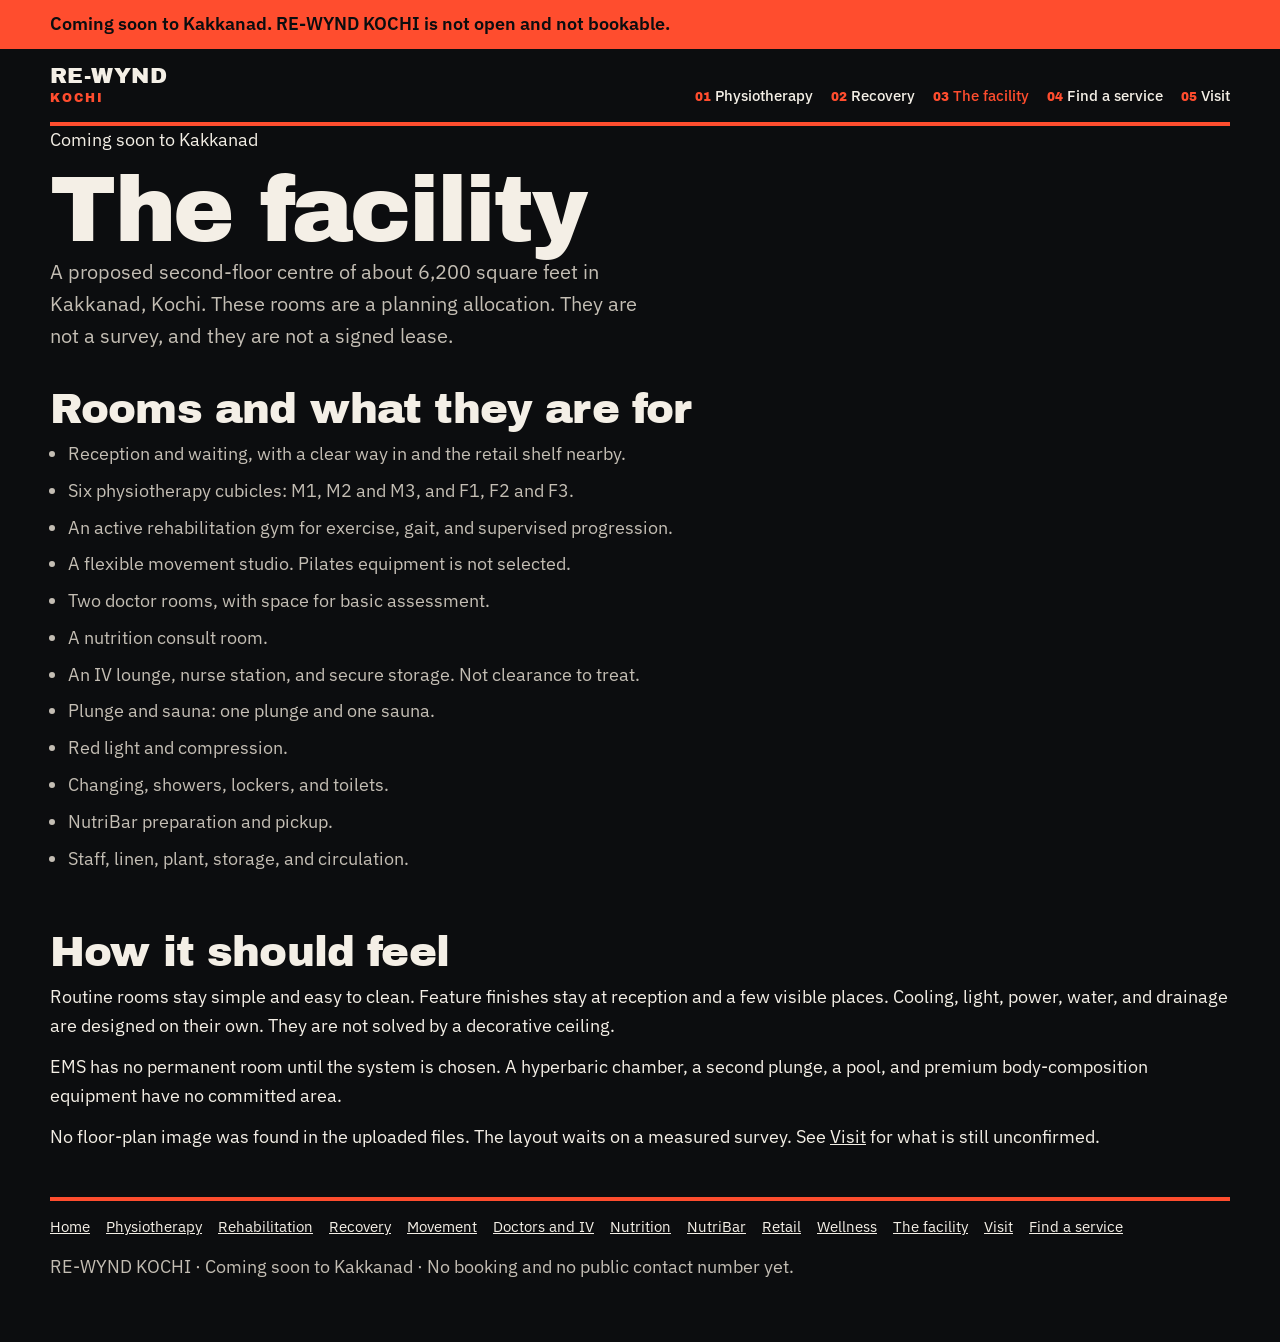
==== website/facility.html @ 4066a196 "Publish the RE-WYND coming-soon site and public planning indexes. GitHub previously had only the hom" ====
<!doctype html>
<html lang="en">
<head>
  <meta charset="utf-8">
  <meta name="viewport" content="width=device-width, initial-scale=1">
  <title>The facility in Kakkanad | RE-WYND KOCHI</title>
  <meta name="description" content="Coming soon to Kakkanad. Rooms planned for RE-WYND KOCHI: six physiotherapy cubicles, gym, recovery, doctors, NutriBar and retail. Not a measured plan.">
    <meta name="theme-color" content="#0c0d0f">
  <meta property="og:title" content="The facility in Kakkanad | RE-WYND KOCHI">
  <meta property="og:description" content="Coming soon to Kakkanad. Rooms planned for RE-WYND KOCHI: six physiotherapy cubicles, gym, recovery, doctors, NutriBar and retail. Not a measured plan.">
  <meta property="og:type" content="website">
  <meta name="twitter:card" content="summary">
  <meta name="twitter:title" content="The facility in Kakkanad | RE-WYND KOCHI">
  <meta name="twitter:description" content="Coming soon to Kakkanad. Rooms planned for RE-WYND KOCHI: six physiotherapy cubicles, gym, recovery, doctors, NutriBar and retail. Not a measured plan.">
  <link rel="preconnect" href="https://fonts.googleapis.com">
  <link rel="preconnect" href="https://fonts.gstatic.com" crossorigin>
  <link href="https://fonts.googleapis.com/css2?family=Archivo+Black&family=IBM+Plex+Sans:wght@400;500;600&display=swap" rel="stylesheet">
    <link rel="icon" href="data:image/svg+xml,%3Csvg xmlns='http://www.w3.org/2000/svg' viewBox='0 0 32 32'%3E%3Crect fill='%230c0d0f' width='32' height='32'/%3E%3Crect fill='%23ff4d2e' y='26' width='32' height='6'/%3E%3C/svg%3E">
  <link rel="stylesheet" href="assets/styles.css">
</head>
<body>
  <a class="skip" href="#content">Skip to content</a>
  <div class="soon" role="status"><p>Coming soon to Kakkanad. RE-WYND KOCHI is not open and not bookable.</p></div>
  <header class="site wrap">
    <a class="brand" href="index.html"><strong>RE-WYND</strong><span>KOCHI</span></a>
    <nav class="primary" aria-label="Primary">
      <a href="physiotherapy.html">Physiotherapy</a>
      <a href="recovery.html">Recovery</a>
      <a href="facility.html" aria-current="page">The facility</a>
      <a href="services.html">Find a service</a>
      <a href="visit.html">Visit</a>
    </nav>
  </header>
  <main id="content" class="wrap">
    <header class="hero">
      <p class="kicker">Coming soon to Kakkanad</p>
      <h1 class="page-title">The facility</h1>
      <p class="lede">A proposed second-floor centre of about 6,200 square feet in Kakkanad, Kochi. These rooms are a planning allocation. They are not a survey, and they are not a signed lease.</p>
    </header>
    <section aria-labelledby="rooms">
      <h2 id="rooms">Rooms and what they are for</h2>
      <ul class="clean">
        <li id="reception">Reception and waiting, with a clear way in and the retail shelf nearby.</li>
        <li id="cubicles">Six physiotherapy cubicles: M1, M2 and M3, and F1, F2 and F3.</li>
        <li id="gym">An active rehabilitation gym for exercise, gait, and supervised progression.</li>
        <li id="studio">A flexible movement studio. Pilates equipment is not selected.</li>
        <li id="doctors">Two doctor rooms, with space for basic assessment.</li>
        <li id="nutrition-room">A nutrition consult room.</li>
        <li id="iv-room">An IV lounge, nurse station, and secure storage. Not clearance to treat.</li>
        <li id="thermal">Plunge and sauna: one plunge and one sauna.</li>
        <li id="dry">Red light and compression.</li>
        <li id="change">Changing, showers, lockers, and toilets.</li>
        <li id="bar">NutriBar preparation and pickup.</li>
        <li id="back">Staff, linen, plant, storage, and circulation.</li>
      </ul>
    </section>
    <section>
      <h2>How it should feel</h2>
      <p>Routine rooms stay simple and easy to clean. Feature finishes stay at reception and a few visible places. Cooling, light, power, water, and drainage are designed on their own. They are not solved by a decorative ceiling.</p>
      <p>EMS has no permanent room until the system is chosen. A hyperbaric chamber, a second plunge, a pool, and premium body-composition equipment have no committed area.</p>
      <p>No floor-plan image was found in the uploaded files. The layout waits on a measured survey. See <a href="visit.html">Visit</a> for what is still unconfirmed.</p>
    </section>
  </main>
  <footer class="site wrap">
    <hr>
    <nav aria-label="All pages">
      <a href="index.html">Home</a>
      <a href="physiotherapy.html">Physiotherapy</a>
      <a href="rehabilitation.html">Rehabilitation</a>
      <a href="recovery.html">Recovery</a>
      <a href="movement.html">Movement</a>
      <a href="medical.html">Doctors and IV</a>
      <a href="nutrition.html">Nutrition</a>
      <a href="nutribar.html">NutriBar</a>
      <a href="retail.html">Retail</a>
      <a href="wellness.html">Wellness</a>
      <a href="facility.html">The facility</a>
      <a href="visit.html">Visit</a>
      <a href="services.html">Find a service</a>
    </nav>
    <p>RE-WYND KOCHI · Coming soon to Kakkanad · No booking and no public contact number yet.</p>
  </footer>
</body>
</html>
---- website/assets/styles.css ----
:root {
  --bg: #0c0d0f;
  --ink: #f4efe6;
  --muted: #c4beb4;
  --coral: #ff4d2e;
  --line: #34363c;
  --display: "Archivo Black", Impact, sans-serif;
  --sans: "IBM Plex Sans", "Segoe UI", sans-serif;
}

* { box-sizing: border-box; }
html { scroll-behavior: smooth; }
body {
  margin: 0;
  font: 18px/1.6 var(--sans);
  color: var(--ink);
  background: var(--bg);
}
a { color: var(--ink); }
a:hover { color: var(--coral); }
a:focus-visible, input:focus-visible, .skip:focus {
  outline: 3px solid var(--coral);
  outline-offset: 3px;
}
.skip {
  position: absolute;
  left: 12px;
  top: -48px;
  background: var(--coral);
  color: var(--bg);
  padding: 8px 12px;
  z-index: 5;
  font-weight: 600;
}
.skip:focus { top: 12px; }

.soon { background: var(--coral); color: var(--bg); }
.soon p {
  width: min(1180px, calc(100% - 32px));
  margin: 0 auto;
  padding: 10px 0;
  font-weight: 600;
}
.wrap { width: min(1180px, calc(100% - 32px)); margin-inline: auto; }

header.site {
  display: flex;
  flex-wrap: wrap;
  align-items: flex-end;
  justify-content: space-between;
  gap: 16px 28px;
  padding: 18px 0 14px;
  border-bottom: 4px solid var(--coral);
}
.brand { text-decoration: none; color: var(--ink); }
.brand strong {
  display: block;
  font-family: var(--display);
  font-size: 22px;
  font-weight: 400;
  letter-spacing: 0.02em;
  line-height: 0.9;
}
.brand span {
  display: block;
  margin-top: 2px;
  color: var(--coral);
  font-family: var(--display);
  font-size: 12px;
  letter-spacing: 0.16em;
}
nav.primary {
  display: flex;
  flex-wrap: wrap;
  gap: 6px 18px;
  counter-reset: nav;
}
nav.primary a {
  text-decoration: none;
  font-size: 15px;
  font-weight: 500;
  counter-increment: nav;
}
nav.primary a::before {
  content: counter(nav, decimal-leading-zero) " ";
  color: var(--coral);
  font-family: var(--display);
  font-size: 12px;
}
nav.primary a[aria-current="page"] { color: var(--coral); }

.poster {
  display: grid;
  grid-template-columns: 56px 1fr;
  min-height: calc(100vh - 48px);
}
.spine {
  margin: 0;
  writing-mode: vertical-rl;
  transform: rotate(180deg);
  display: flex;
  align-items: center;
  justify-content: center;
  background: var(--ink);
  color: var(--bg);
  font-family: var(--display);
  font-size: 14px;
  letter-spacing: 0.14em;
  text-transform: uppercase;
}
.poster-main { padding: 8px 0 48px; }

h1 {
  margin: 18px 0 8px;
  font-family: var(--display);
  font-weight: 400;
  font-size: clamp(64px, 13vw, 148px);
  line-height: 0.82;
  letter-spacing: -0.03em;
}
h1 span { display: block; color: var(--coral); }
.page-title { font-size: clamp(48px, 8vw, 92px); }
.lede { max-width: 38rem; font-size: 20px; color: var(--muted); }

.index {
  list-style: none;
  margin: 28px 0 0;
  padding: 0;
  border-top: 4px solid var(--coral);
  counter-reset: row;
}
.index li { border-bottom: 1px solid var(--line); counter-increment: row; }
.index a {
  display: grid;
  grid-template-columns: 3.2rem minmax(9rem, 16rem) 1fr;
  gap: 12px 18px;
  align-items: baseline;
  padding: 16px 0;
  text-decoration: none;
  color: var(--ink);
}
.index a::before {
  content: counter(row, decimal-leading-zero);
  color: var(--coral);
  font-family: var(--display);
  font-size: 22px;
}
.index strong { font-family: var(--display); font-weight: 400; font-size: 22px; letter-spacing: 0.01em; }
.index span { color: var(--muted); }

section { padding: 26px 0; }
h2 {
  margin: 0 0 10px;
  font-family: var(--display);
  font-weight: 400;
  font-size: clamp(28px, 4vw, 42px);
  line-height: 0.95;
  letter-spacing: -0.02em;
}
h3 { margin: 0 0 8px; font-family: var(--display); font-weight: 400; font-size: 22px; }
p { margin: 0 0 12px; }
.quiet, .clean li, .lede { color: var(--muted); }
.clean { margin: 8px 0 0; padding-left: 1.1rem; }
.clean li { margin: 8px 0; }

.grid { display: grid; grid-template-columns: repeat(auto-fit, minmax(240px, 1fr)); gap: 0 32px; }
.card, .panel {
  background: transparent;
  border: 0;
  border-top: 3px solid var(--coral);
  border-radius: 0;
  box-shadow: none;
  padding: 16px 0 8px;
  margin-bottom: 18px;
}
.more { font-weight: 600; text-decoration: none; border-bottom: 2px solid var(--coral); }
hr { height: 4px; background: var(--coral); border: 0; margin: 0; }

footer.site { padding: 8px 0 48px; color: var(--muted); }
footer.site nav { display: flex; flex-wrap: wrap; gap: 8px 16px; margin: 14px 0; }
footer.site a { font-size: 15px; }

.search { display: flex; flex-direction: column; gap: 8px; margin: 8px 0 18px; }
.search label { font-weight: 600; }
.search input {
  width: min(100%, 560px);
  border: 0;
  border-bottom: 3px solid var(--coral);
  border-radius: 0;
  background: transparent;
  color: var(--ink);
  padding: 12px 0;
  font: inherit;
}
.catalog { list-style: none; margin: 0; padding: 0; }
.catalog li {
  background: transparent;
  border: 0;
  border-bottom: 1px solid var(--line);
  border-radius: 0;
  padding: 14px 0;
}
.catalog li[hidden] { display: none; }
.tag {
  display: block;
  color: var(--coral);
  font-family: var(--display);
  font-size: 12px;
  letter-spacing: 0.08em;
  text-transform: uppercase;
}

@media (max-width: 720px) {
  body { font-size: 17px; }
  .poster { grid-template-columns: 1fr; }
  .spine {
    writing-mode: horizontal-tb;
    transform: none;
    min-height: 42px;
    letter-spacing: 0.08em;
  }
  .index a { grid-template-columns: 2.6rem 1fr; }
  .index span { grid-column: 2; }
  h1 { font-size: clamp(52px, 16vw, 84px); }
}
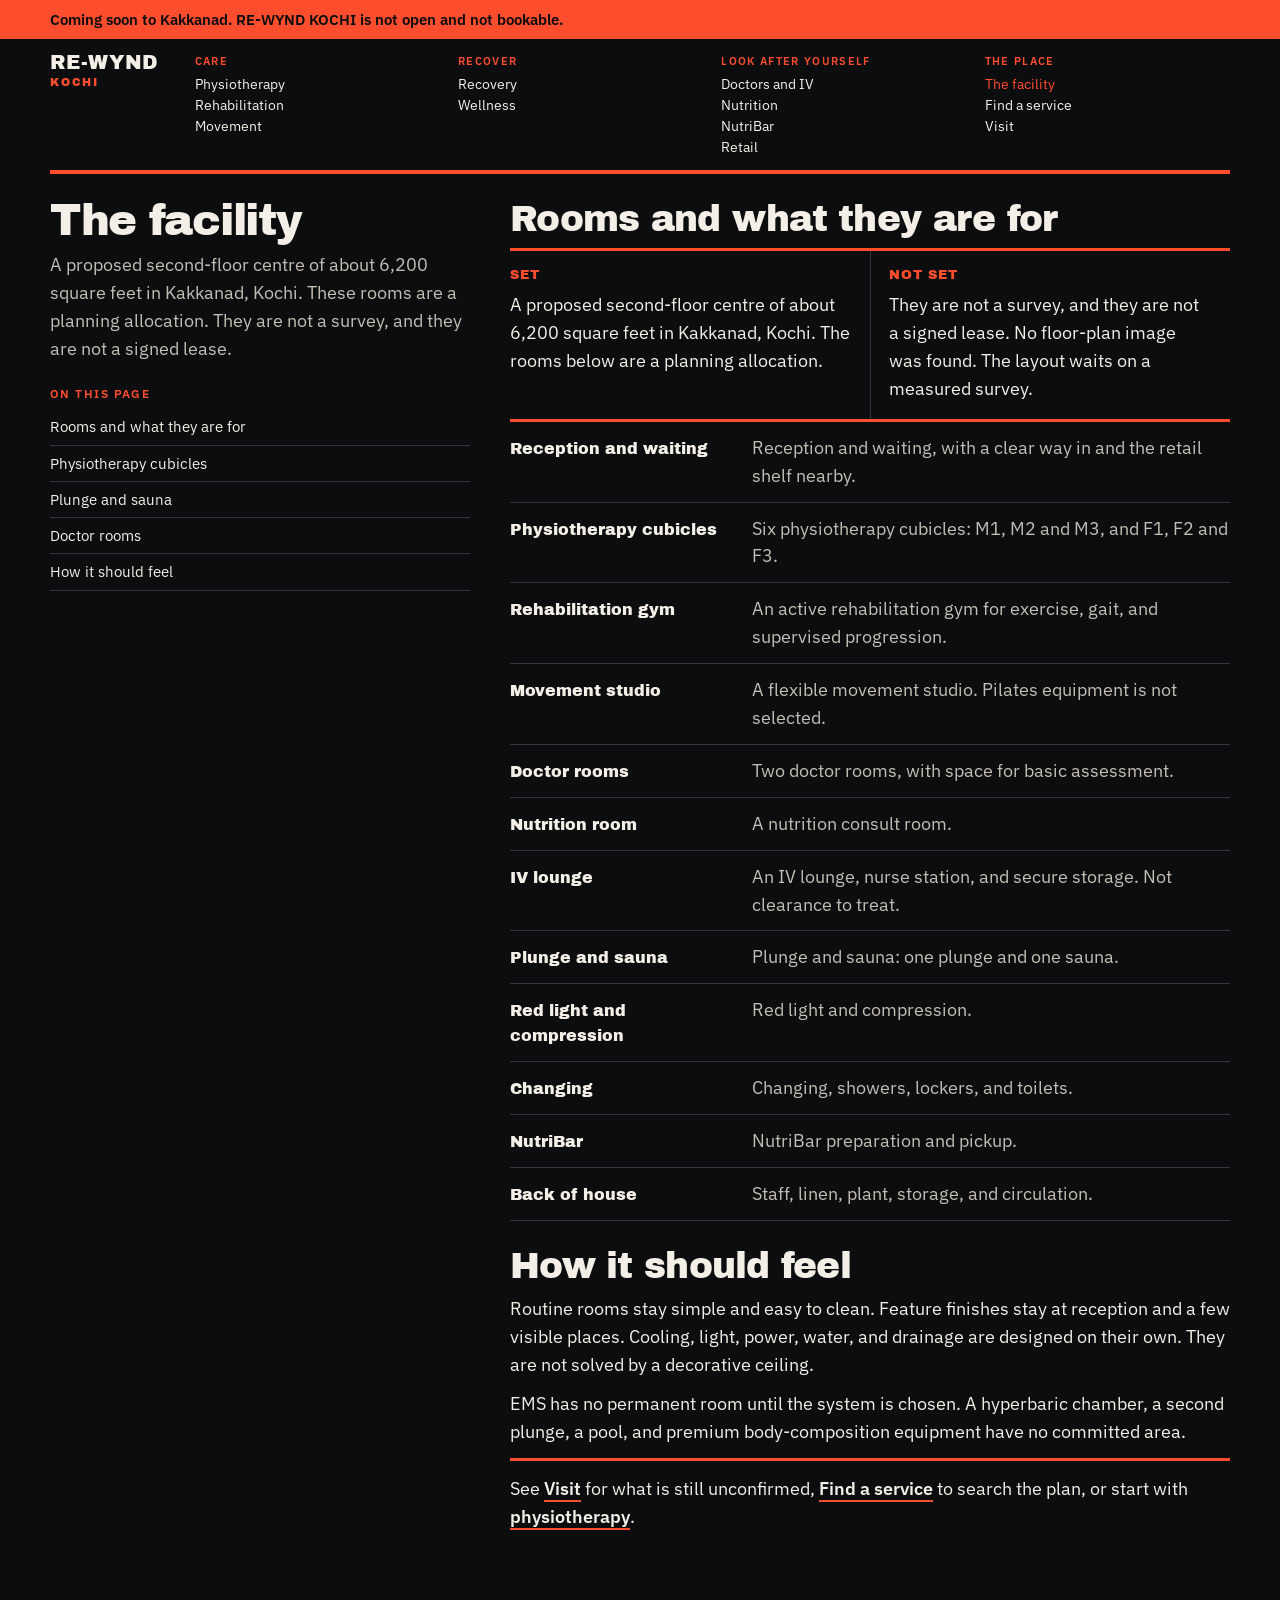
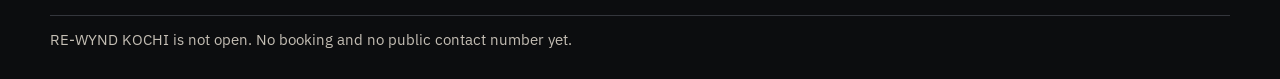
==== commit c350ba7e: "Place the offer and the facts on the first screen. The black and coral palette stays. Home is a spli" ====
--- a/website/facility.html
+++ b/website/facility.html
@@ -5,7 +5,7 @@
   <meta name="viewport" content="width=device-width, initial-scale=1">
   <title>The facility in Kakkanad | RE-WYND KOCHI</title>
   <meta name="description" content="Coming soon to Kakkanad. Rooms planned for RE-WYND KOCHI: six physiotherapy cubicles, gym, recovery, doctors, NutriBar and retail. Not a measured plan.">
-    <meta name="theme-color" content="#0c0d0f">
+  <meta name="theme-color" content="#0c0d0f">
   <meta property="og:title" content="The facility in Kakkanad | RE-WYND KOCHI">
   <meta property="og:description" content="Coming soon to Kakkanad. Rooms planned for RE-WYND KOCHI: six physiotherapy cubicles, gym, recovery, doctors, NutriBar and retail. Not a measured plan.">
   <meta property="og:type" content="website">
@@ -15,70 +15,92 @@
   <link rel="preconnect" href="https://fonts.googleapis.com">
   <link rel="preconnect" href="https://fonts.gstatic.com" crossorigin>
   <link href="https://fonts.googleapis.com/css2?family=Archivo+Black&family=IBM+Plex+Sans:wght@400;500;600&display=swap" rel="stylesheet">
-    <link rel="icon" href="data:image/svg+xml,%3Csvg xmlns='http://www.w3.org/2000/svg' viewBox='0 0 32 32'%3E%3Crect fill='%230c0d0f' width='32' height='32'/%3E%3Crect fill='%23ff4d2e' y='26' width='32' height='6'/%3E%3C/svg%3E">
+  <link rel="icon" href="data:image/svg+xml,%3Csvg xmlns='http://www.w3.org/2000/svg' viewBox='0 0 32 32'%3E%3Crect fill='%230c0d0f' width='32' height='32'/%3E%3Crect fill='%23ff4d2e' y='26' width='32' height='6'/%3E%3C/svg%3E">
   <link rel="stylesheet" href="assets/styles.css">
 </head>
 <body>
   <a class="skip" href="#content">Skip to content</a>
   <div class="soon" role="status"><p>Coming soon to Kakkanad. RE-WYND KOCHI is not open and not bookable.</p></div>
-  <header class="site wrap">
+  <header class="site">
     <a class="brand" href="index.html"><strong>RE-WYND</strong><span>KOCHI</span></a>
     <nav class="primary" aria-label="Primary">
-      <a href="physiotherapy.html">Physiotherapy</a>
-      <a href="recovery.html">Recovery</a>
-      <a href="facility.html" aria-current="page">The facility</a>
-      <a href="services.html">Find a service</a>
-      <a href="visit.html">Visit</a>
+      <div>
+        <p class="nav-label">Care</p>
+        <a href="physiotherapy.html">Physiotherapy</a>
+        <a href="rehabilitation.html">Rehabilitation</a>
+        <a href="movement.html">Movement</a>
+      </div>
+      <div>
+        <p class="nav-label">Recover</p>
+        <a href="recovery.html">Recovery</a>
+        <a href="wellness.html">Wellness</a>
+      </div>
+      <div>
+        <p class="nav-label">Look after yourself</p>
+        <a href="medical.html">Doctors and IV</a>
+        <a href="nutrition.html">Nutrition</a>
+        <a href="nutribar.html">NutriBar</a>
+        <a href="retail.html">Retail</a>
+      </div>
+      <div>
+        <p class="nav-label">The place</p>
+        <a href="facility.html" aria-current="page">The facility</a>
+        <a href="services.html">Find a service</a>
+        <a href="visit.html">Visit</a>
+      </div>
     </nav>
   </header>
-  <main id="content" class="wrap">
-    <header class="hero">
-      <p class="kicker">Coming soon to Kakkanad</p>
-      <h1 class="page-title">The facility</h1>
+  <main class="read" id="content">
+    <aside class="rail">
+      <h1>The facility</h1>
       <p class="lede">A proposed second-floor centre of about 6,200 square feet in Kakkanad, Kochi. These rooms are a planning allocation. They are not a survey, and they are not a signed lease.</p>
-    </header>
-    <section aria-labelledby="rooms">
-      <h2 id="rooms">Rooms and what they are for</h2>
-      <ul class="clean">
-        <li id="reception">Reception and waiting, with a clear way in and the retail shelf nearby.</li>
-        <li id="cubicles">Six physiotherapy cubicles: M1, M2 and M3, and F1, F2 and F3.</li>
-        <li id="gym">An active rehabilitation gym for exercise, gait, and supervised progression.</li>
-        <li id="studio">A flexible movement studio. Pilates equipment is not selected.</li>
-        <li id="doctors">Two doctor rooms, with space for basic assessment.</li>
-        <li id="nutrition-room">A nutrition consult room.</li>
-        <li id="iv-room">An IV lounge, nurse station, and secure storage. Not clearance to treat.</li>
-        <li id="thermal">Plunge and sauna: one plunge and one sauna.</li>
-        <li id="dry">Red light and compression.</li>
-        <li id="change">Changing, showers, lockers, and toilets.</li>
-        <li id="bar">NutriBar preparation and pickup.</li>
-        <li id="back">Staff, linen, plant, storage, and circulation.</li>
-      </ul>
-    </section>
-    <section>
-      <h2>How it should feel</h2>
-      <p>Routine rooms stay simple and easy to clean. Feature finishes stay at reception and a few visible places. Cooling, light, power, water, and drainage are designed on their own. They are not solved by a decorative ceiling.</p>
-      <p>EMS has no permanent room until the system is chosen. A hyperbaric chamber, a second plunge, a pool, and premium body-composition equipment have no committed area.</p>
-      <p>No floor-plan image was found in the uploaded files. The layout waits on a measured survey. See <a href="visit.html">Visit</a> for what is still unconfirmed.</p>
-    </section>
+      <nav class="onpage" aria-label="On this page">
+        <p>On this page</p>
+        <a href="#rooms">Rooms and what they are for</a>
+        <a href="#cubicles">Physiotherapy cubicles</a>
+        <a href="#thermal">Plunge and sauna</a>
+        <a href="#doctors">Doctor rooms</a>
+        <a href="#feel">How it should feel</a>
+      </nav>
+    </aside>
+    <div class="column">
+      <section aria-labelledby="rooms">
+        <h2 id="rooms">Rooms and what they are for</h2>
+        <div class="pair">
+          <div>
+            <p class="pair-label">Set</p>
+            <p>A proposed second-floor centre of about 6,200 square feet in Kakkanad, Kochi. The rooms below are a planning allocation.</p>
+          </div>
+          <div>
+            <p class="pair-label">Not set</p>
+            <p>They are not a survey, and they are not a signed lease. No floor-plan image was found. The layout waits on a measured survey.</p>
+          </div>
+        </div>
+        <ul class="register">
+          <li id="reception"><strong>Reception and waiting</strong><span>Reception and waiting, with a clear way in and the retail shelf nearby.</span></li>
+          <li id="cubicles"><strong>Physiotherapy cubicles</strong><span>Six physiotherapy cubicles: M1, M2 and M3, and F1, F2 and F3.</span></li>
+          <li id="gym"><strong>Rehabilitation gym</strong><span>An active rehabilitation gym for exercise, gait, and supervised progression.</span></li>
+          <li id="studio"><strong>Movement studio</strong><span>A flexible movement studio. Pilates equipment is not selected.</span></li>
+          <li id="doctors"><strong>Doctor rooms</strong><span>Two doctor rooms, with space for basic assessment.</span></li>
+          <li id="nutrition-room"><strong>Nutrition room</strong><span>A nutrition consult room.</span></li>
+          <li id="iv-room"><strong>IV lounge</strong><span>An IV lounge, nurse station, and secure storage. Not clearance to treat.</span></li>
+          <li id="thermal"><strong>Plunge and sauna</strong><span>Plunge and sauna: one plunge and one sauna.</span></li>
+          <li id="dry"><strong>Red light and compression</strong><span>Red light and compression.</span></li>
+          <li id="change"><strong>Changing</strong><span>Changing, showers, lockers, and toilets.</span></li>
+          <li id="bar"><strong>NutriBar</strong><span>NutriBar preparation and pickup.</span></li>
+          <li id="back"><strong>Back of house</strong><span>Staff, linen, plant, storage, and circulation.</span></li>
+        </ul>
+      </section>
+      <section aria-labelledby="feel">
+        <h2 id="feel">How it should feel</h2>
+        <p>Routine rooms stay simple and easy to clean. Feature finishes stay at reception and a few visible places. Cooling, light, power, water, and drainage are designed on their own. They are not solved by a decorative ceiling.</p>
+        <p>EMS has no permanent room until the system is chosen. A hyperbaric chamber, a second plunge, a pool, and premium body-composition equipment have no committed area.</p>
+        <p class="handoff">See <a href="visit.html">Visit</a> for what is still unconfirmed, <a href="services.html">Find a service</a> to search the plan, or start with <a href="physiotherapy.html">physiotherapy</a>.</p>
+      </section>
+    </div>
   </main>
-  <footer class="site wrap">
-    <hr>
-    <nav aria-label="All pages">
-      <a href="index.html">Home</a>
-      <a href="physiotherapy.html">Physiotherapy</a>
-      <a href="rehabilitation.html">Rehabilitation</a>
-      <a href="recovery.html">Recovery</a>
-      <a href="movement.html">Movement</a>
-      <a href="medical.html">Doctors and IV</a>
-      <a href="nutrition.html">Nutrition</a>
-      <a href="nutribar.html">NutriBar</a>
-      <a href="retail.html">Retail</a>
-      <a href="wellness.html">Wellness</a>
-      <a href="facility.html">The facility</a>
-      <a href="visit.html">Visit</a>
-      <a href="services.html">Find a service</a>
-    </nav>
-    <p>RE-WYND KOCHI · Coming soon to Kakkanad · No booking and no public contact number yet.</p>
+  <footer class="site">
+    <p>RE-WYND KOCHI is not open. No booking and no public contact number yet.</p>
   </footer>
 </body>
 </html>
--- a/website/assets/styles.css
+++ b/website/assets/styles.css
@@ -12,7 +12,7 @@
 html { scroll-behavior: smooth; }
 body {
   margin: 0;
-  font: 18px/1.6 var(--sans);
+  font: 18px/1.55 var(--sans);
   color: var(--ink);
   background: var(--bg);
 }
@@ -36,154 +36,236 @@
 
 .soon { background: var(--coral); color: var(--bg); }
 .soon p {
-  width: min(1180px, calc(100% - 32px));
+  width: min(1180px, calc(100% - 40px));
   margin: 0 auto;
-  padding: 10px 0;
-  font-weight: 600;
-}
-.wrap { width: min(1180px, calc(100% - 32px)); margin-inline: auto; }
+  padding: 8px 0;
+  font-size: 15px;
+  font-weight: 600;
+}
+
+header.site,
+footer.site,
+.split,
+.read {
+  width: min(1180px, calc(100% - 40px));
+  margin-inline: auto;
+}
 
 header.site {
-  display: flex;
-  flex-wrap: wrap;
-  align-items: flex-end;
-  justify-content: space-between;
-  gap: 16px 28px;
-  padding: 18px 0 14px;
+  display: grid;
+  grid-template-columns: auto minmax(0, 1fr);
+  gap: 12px 36px;
+  align-items: start;
+  padding: 14px 0 12px;
   border-bottom: 4px solid var(--coral);
 }
 .brand { text-decoration: none; color: var(--ink); }
 .brand strong {
   display: block;
   font-family: var(--display);
-  font-size: 22px;
+  font-size: 20px;
   font-weight: 400;
   letter-spacing: 0.02em;
   line-height: 0.9;
 }
 .brand span {
   display: block;
-  margin-top: 2px;
-  color: var(--coral);
-  font-family: var(--display);
+  margin-top: 3px;
+  color: var(--coral);
+  font-family: var(--display);
+  font-size: 11px;
+  letter-spacing: 0.16em;
+}
+nav.primary {
+  display: grid;
+  grid-template-columns: repeat(4, minmax(0, 1fr));
+  gap: 8px 18px;
+}
+.nav-label {
+  margin: 0 0 4px;
+  color: var(--coral);
+  font-size: 11px;
+  font-weight: 600;
+  letter-spacing: 0.12em;
+  text-transform: uppercase;
+}
+nav.primary a {
+  display: block;
+  text-decoration: none;
+  font-size: 14px;
+  line-height: 1.35;
+  padding: 1px 0;
+}
+nav.primary a[aria-current="page"] { color: var(--coral); }
+
+.split {
+  display: grid;
+  grid-template-columns: minmax(260px, 0.86fr) minmax(0, 1.2fr);
+  gap: 28px 48px;
+  align-items: start;
+  padding: 28px 0 48px;
+}
+h1 {
+  margin: 0 0 12px;
+  font-family: var(--display);
+  font-weight: 400;
+  font-size: clamp(52px, 6vw, 88px);
+  line-height: 0.86;
+  letter-spacing: -0.03em;
+  overflow-wrap: break-word;
+}
+h1 span { display: block; color: var(--coral); }
+.lede { margin: 0; max-width: 36rem; color: var(--muted); font-size: 18px; }
+.note { margin-top: 22px; padding-top: 14px; border-top: 1px solid var(--line); }
+.note h2 {
+  margin: 0 0 8px;
+  font-family: var(--sans);
   font-size: 12px;
-  letter-spacing: 0.16em;
-}
-nav.primary {
-  display: flex;
-  flex-wrap: wrap;
-  gap: 6px 18px;
-  counter-reset: nav;
-}
-nav.primary a {
+  font-weight: 600;
+  letter-spacing: 0.12em;
+  text-transform: uppercase;
+  color: var(--coral);
+}
+.note p { margin: 0; color: var(--muted); font-size: 15px; }
+
+.bands { display: flex; flex-direction: column; gap: 18px; }
+.band h2 {
+  margin: 0 0 6px;
+  font-family: var(--sans);
+  font-size: 12px;
+  font-weight: 600;
+  letter-spacing: 0.12em;
+  text-transform: uppercase;
+  color: var(--coral);
+}
+.band ul {
+  list-style: none;
+  margin: 0;
+  padding: 0;
+  border-top: 3px solid var(--coral);
+}
+.band li { border-bottom: 1px solid var(--line); }
+.band a {
+  display: grid;
+  grid-template-columns: 11.5rem minmax(0, 1fr);
+  gap: 8px 14px;
+  align-items: baseline;
+  padding: 9px 0;
+  text-decoration: none;
+  color: var(--ink);
+}
+.band strong {
+  font-family: var(--display);
+  font-weight: 400;
+  font-size: 18px;
+  letter-spacing: 0.01em;
+}
+.band span { color: var(--muted); font-size: 15px; }
+
+.read {
+  display: grid;
+  grid-template-columns: minmax(280px, 420px) minmax(0, 1fr);
+  gap: 36px 40px;
+  align-items: start;
+  padding: 28px 0 56px;
+}
+.rail { position: sticky; top: 16px; min-width: 0; }
+.column { min-width: 0; }
+.rail h1 { font-size: clamp(36px, 3.4vw, 48px); }
+.onpage { margin-top: 22px; }
+.onpage p {
+  margin: 0 0 6px;
+  color: var(--coral);
+  font-size: 12px;
+  font-weight: 600;
+  letter-spacing: 0.12em;
+  text-transform: uppercase;
+}
+.onpage a {
+  display: block;
+  padding: 6px 0;
+  border-bottom: 1px solid var(--line);
   text-decoration: none;
   font-size: 15px;
-  font-weight: 500;
-  counter-increment: nav;
-}
-nav.primary a::before {
-  content: counter(nav, decimal-leading-zero) " ";
-  color: var(--coral);
-  font-family: var(--display);
-  font-size: 12px;
-}
-nav.primary a[aria-current="page"] { color: var(--coral); }
-
-.poster {
-  display: grid;
-  grid-template-columns: 56px 1fr;
-  min-height: calc(100vh - 48px);
-}
-.spine {
-  margin: 0;
-  writing-mode: vertical-rl;
-  transform: rotate(180deg);
-  display: flex;
-  align-items: center;
-  justify-content: center;
-  background: var(--ink);
-  color: var(--bg);
-  font-family: var(--display);
-  font-size: 14px;
-  letter-spacing: 0.14em;
-  text-transform: uppercase;
-}
-.poster-main { padding: 8px 0 48px; }
-
-h1 {
-  margin: 18px 0 8px;
-  font-family: var(--display);
-  font-weight: 400;
-  font-size: clamp(64px, 13vw, 148px);
-  line-height: 0.82;
-  letter-spacing: -0.03em;
-}
-h1 span { display: block; color: var(--coral); }
-.page-title { font-size: clamp(48px, 8vw, 92px); }
-.lede { max-width: 38rem; font-size: 20px; color: var(--muted); }
-
-.index {
-  list-style: none;
-  margin: 28px 0 0;
-  padding: 0;
-  border-top: 4px solid var(--coral);
-  counter-reset: row;
-}
-.index li { border-bottom: 1px solid var(--line); counter-increment: row; }
-.index a {
-  display: grid;
-  grid-template-columns: 3.2rem minmax(9rem, 16rem) 1fr;
-  gap: 12px 18px;
-  align-items: baseline;
-  padding: 16px 0;
-  text-decoration: none;
-  color: var(--ink);
-}
-.index a::before {
-  content: counter(row, decimal-leading-zero);
-  color: var(--coral);
-  font-family: var(--display);
-  font-size: 22px;
-}
-.index strong { font-family: var(--display); font-weight: 400; font-size: 22px; letter-spacing: 0.01em; }
-.index span { color: var(--muted); }
-
-section { padding: 26px 0; }
+}
+
+.column section { margin: 0 0 28px; }
 h2 {
-  margin: 0 0 10px;
-  font-family: var(--display);
-  font-weight: 400;
-  font-size: clamp(28px, 4vw, 42px);
+  margin: 0 0 12px;
+  font-family: var(--display);
+  font-weight: 400;
+  font-size: clamp(26px, 3vw, 36px);
   line-height: 0.95;
   letter-spacing: -0.02em;
 }
-h3 { margin: 0 0 8px; font-family: var(--display); font-weight: 400; font-size: 22px; }
+h3 {
+  margin: 0 0 6px;
+  font-family: var(--display);
+  font-weight: 400;
+  font-size: 22px;
+}
 p { margin: 0 0 12px; }
-.quiet, .clean li, .lede { color: var(--muted); }
-.clean { margin: 8px 0 0; padding-left: 1.1rem; }
-.clean li { margin: 8px 0; }
-
-.grid { display: grid; grid-template-columns: repeat(auto-fit, minmax(240px, 1fr)); gap: 0 32px; }
-.card, .panel {
-  background: transparent;
-  border: 0;
-  border-top: 3px solid var(--coral);
-  border-radius: 0;
-  box-shadow: none;
-  padding: 16px 0 8px;
-  margin-bottom: 18px;
-}
-.more { font-weight: 600; text-decoration: none; border-bottom: 2px solid var(--coral); }
-hr { height: 4px; background: var(--coral); border: 0; margin: 0; }
-
-footer.site { padding: 8px 0 48px; color: var(--muted); }
-footer.site nav { display: flex; flex-wrap: wrap; gap: 8px 16px; margin: 14px 0; }
-footer.site a { font-size: 15px; }
-
-.search { display: flex; flex-direction: column; gap: 8px; margin: 8px 0 18px; }
+.quiet { color: var(--muted); }
+
+.pair {
+  display: grid;
+  grid-template-columns: 1fr 1fr;
+  border-top: 3px solid var(--coral);
+}
+.pair > div { padding: 14px 18px 4px 0; }
+.pair > div + div {
+  padding-left: 18px;
+  border-left: 1px solid var(--line);
+}
+.pair-label {
+  margin: 0 0 6px;
+  color: var(--coral);
+  font-family: var(--display);
+  font-size: 13px;
+  letter-spacing: 0.08em;
+  text-transform: uppercase;
+}
+
+.themes article {
+  border-top: 3px solid var(--coral);
+  padding: 14px 0 2px;
+}
+.register {
+  list-style: none;
+  margin: 0;
+  padding: 0;
+  border-top: 3px solid var(--coral);
+}
+.register li {
+  display: grid;
+  grid-template-columns: 14rem minmax(0, 1fr);
+  gap: 8px 18px;
+  align-items: baseline;
+  padding: 12px 0;
+  border-bottom: 1px solid var(--line);
+}
+.register strong {
+  font-family: var(--display);
+  font-weight: 400;
+  font-size: 16px;
+}
+.register span { color: var(--muted); }
+
+.handoff {
+  margin: 0;
+  padding-top: 14px;
+  border-top: 3px solid var(--coral);
+}
+.handoff a {
+  font-weight: 600;
+  text-decoration: none;
+  border-bottom: 2px solid var(--coral);
+}
+
+.search { display: flex; flex-direction: column; gap: 8px; margin: 0 0 8px; }
 .search label { font-weight: 600; }
 .search input {
-  width: min(100%, 560px);
+  width: 100%;
   border: 0;
   border-bottom: 3px solid var(--coral);
   border-radius: 0;
@@ -192,34 +274,41 @@
   padding: 12px 0;
   font: inherit;
 }
-.catalog { list-style: none; margin: 0; padding: 0; }
+.catalog { list-style: none; margin: 8px 0 0; padding: 0; }
 .catalog li {
-  background: transparent;
-  border: 0;
+  display: grid;
+  grid-template-columns: 9.5rem minmax(0, 1fr);
+  gap: 6px 18px;
+  align-items: baseline;
+  padding: 12px 0;
   border-bottom: 1px solid var(--line);
-  border-radius: 0;
-  padding: 14px 0;
 }
 .catalog li[hidden] { display: none; }
 .tag {
-  display: block;
   color: var(--coral);
   font-family: var(--display);
   font-size: 12px;
-  letter-spacing: 0.08em;
-  text-transform: uppercase;
-}
-
+  letter-spacing: 0.06em;
+  text-transform: uppercase;
+}
+.catalog p { margin: 0; }
+
+footer.site {
+  padding: 0 0 28px;
+  color: var(--muted);
+  font-size: 15px;
+}
+footer.site p { margin: 0; padding-top: 12px; border-top: 1px solid var(--line); }
+
+@media (max-width: 980px) {
+  nav.primary { grid-template-columns: 1fr 1fr; }
+  .split, .read { grid-template-columns: 1fr; }
+  .rail { position: static; }
+}
 @media (max-width: 720px) {
   body { font-size: 17px; }
-  .poster { grid-template-columns: 1fr; }
-  .spine {
-    writing-mode: horizontal-tb;
-    transform: none;
-    min-height: 42px;
-    letter-spacing: 0.08em;
-  }
-  .index a { grid-template-columns: 2.6rem 1fr; }
-  .index span { grid-column: 2; }
-  h1 { font-size: clamp(52px, 16vw, 84px); }
-}
+  header.site { grid-template-columns: 1fr; }
+  .band a, .register li, .catalog li, .pair { grid-template-columns: 1fr; }
+  .pair > div + div { padding-left: 0; border-left: 0; border-top: 1px solid var(--line); padding-top: 14px; }
+  h1 { font-size: clamp(36px, 11vw, 56px); }
+}
